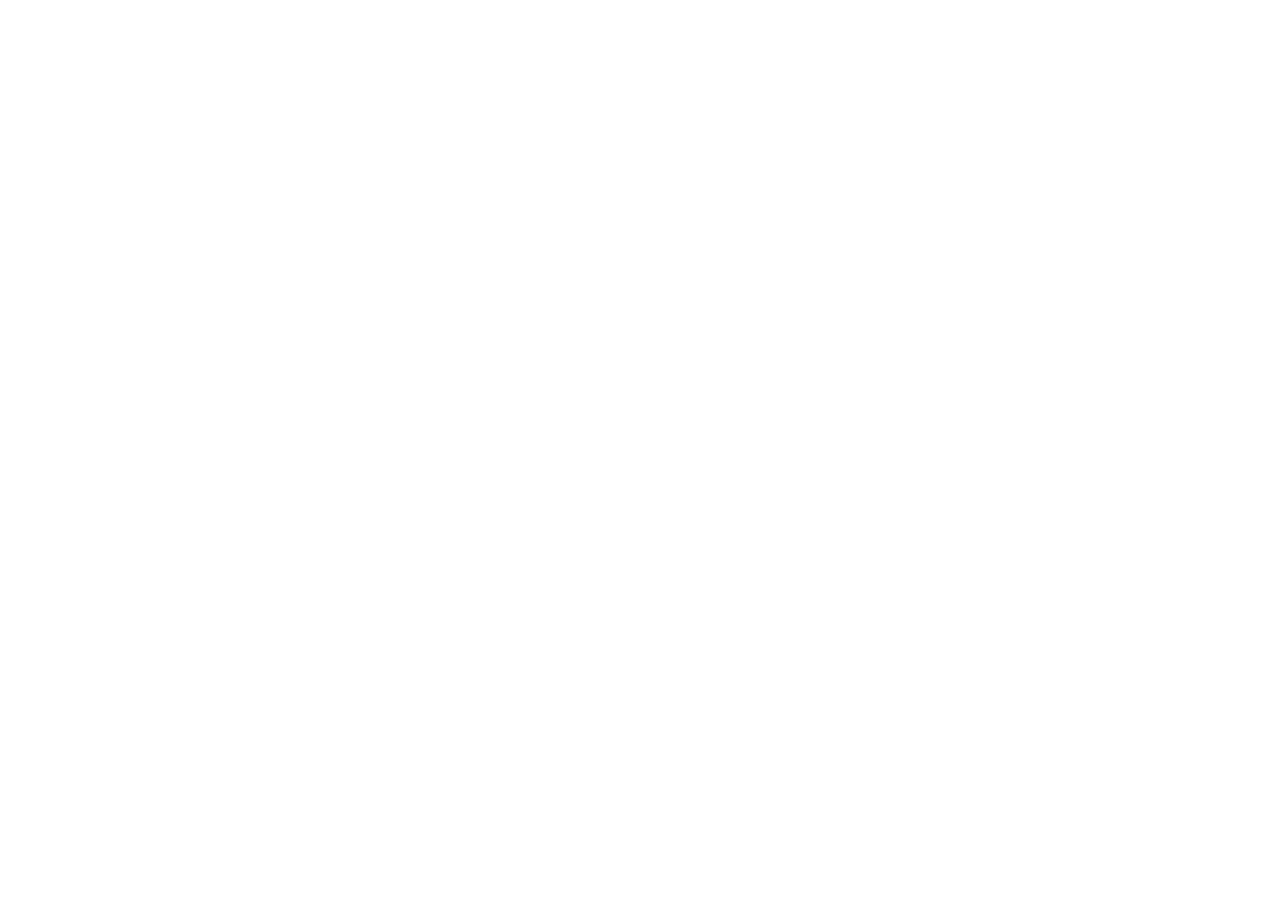
==== pizza_web/index.html @ fada811f "bootstrap start" ====
<!doctype html>
<html lang="en">
  <head>
    <meta charset="utf-8">
    <meta name="viewport" content="width=device-width, initial-scale=1">
    <title>Bootstrap demo</title>
    <link href="https://cdn.jsdelivr.net/npm/bootstrap@5.3.8/dist/css/bootstrap.min.css" rel="stylesheet" integrity="sha384-sRIl4kxILFvY47J16cr9ZwB07vP4J8+LH7qKQnuqkuIAvNWLzeN8tE5YBujZqJLB" crossorigin="anonymous">
    <link rel="stylesheet" href="style.css">
  </head>
  <body>
    






    <script src="https://cdn.jsdelivr.net/npm/bootstrap@5.3.8/dist/js/bootstrap.bundle.min.js" integrity="sha384-FKyoEForCGlyvwx9Hj09JcYn3nv7wiPVlz7YYwJrWVcXK/BmnVDxM+D2scQbITxI" crossorigin="anonymous"></script>
  </body>
</html>
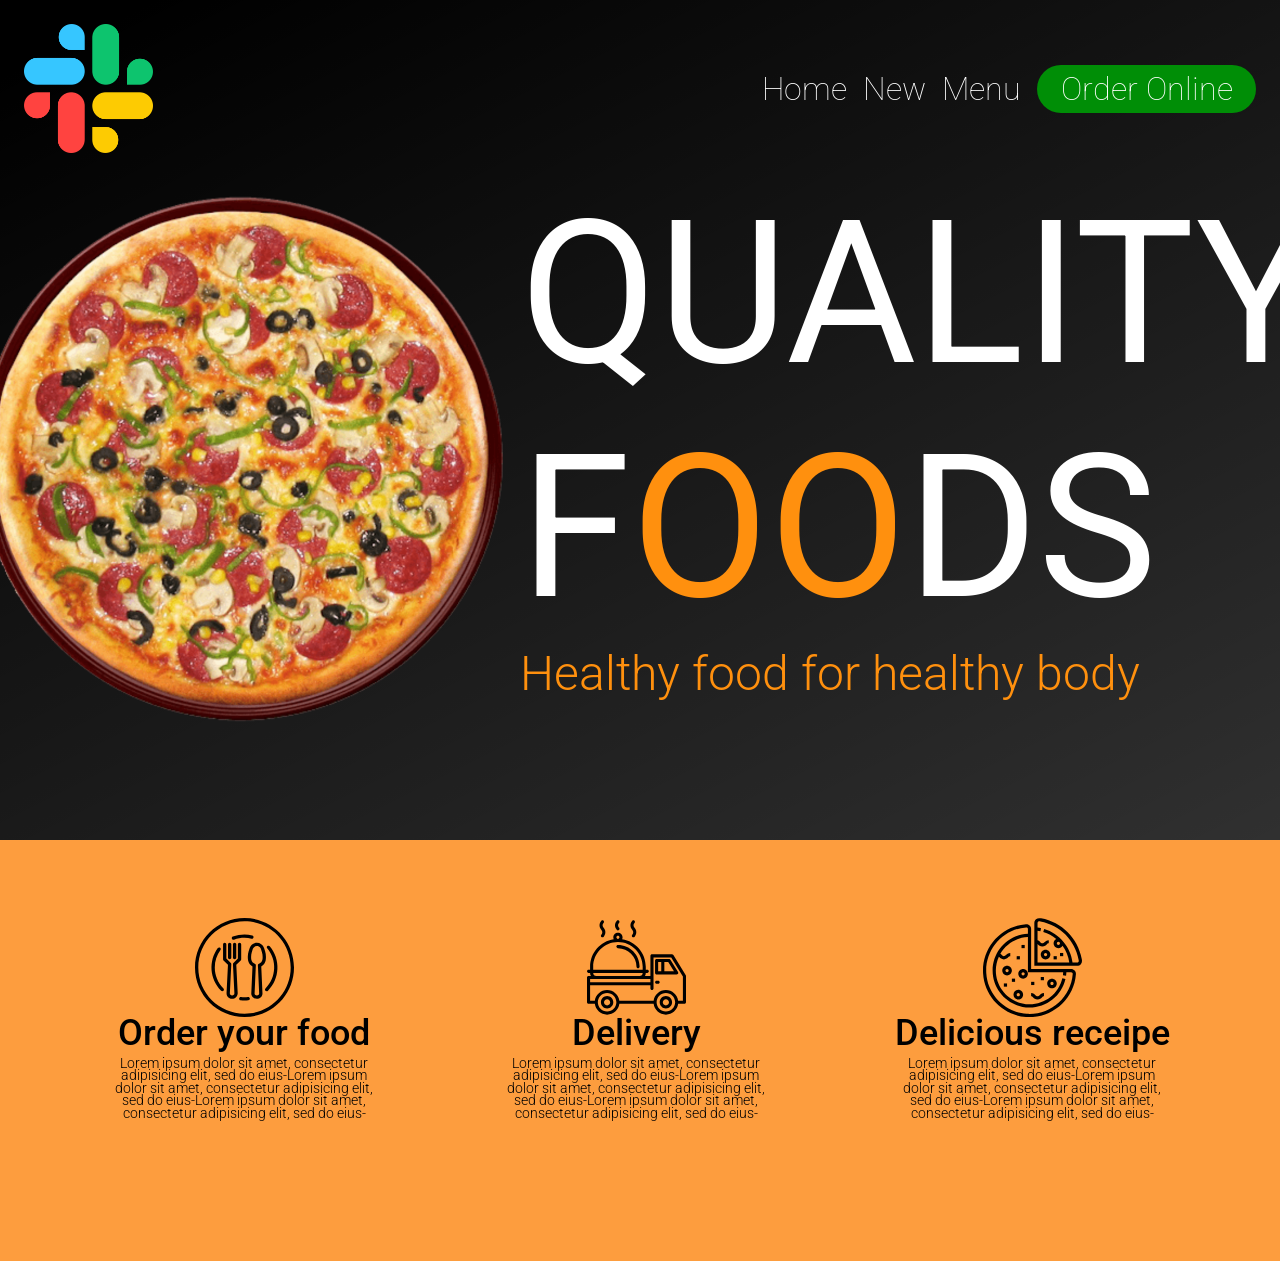
==== commit cdc072fe: "pizza" ====
--- a/pizza_web/index.html
+++ b/pizza_web/index.html
@@ -8,7 +8,44 @@
     <link rel="stylesheet" href="style.css">
   </head>
   <body>
-    
+    <header>
+        <div class="header_top p-4 d-flex justify-content-between">
+            <div class="logo"><img src="./images/logo.svg" alt="logo"></div>
+            <nav class="d-flex align-items-center gap-3">
+                <a href="">Home</a>
+                <a href="">New</a>
+                <a href="">Menu</a>
+                <button class="order_btn">Order Online</button>
+            </nav>
+        </div>
+        <div class="header_bottom d-flex justify-content-center">
+            <img src="./images/pizza.webp" alt="pizza" class="pizza_img">
+            <div class="header_bottom_text">
+                    <h1>QUALITY<br>F<span class="oo_letters">OO</span>DS</h1>
+                    <h2>Healthy food for healthy body</h2>
+            </div>
+        </div>
+
+    </header> 
+    <main>
+        <section class="services d-flex justify-content-around  px-5">
+            <div class="content d-flex flex-column align-content-center">
+                <img src="./images/order-1 1.svg" alt="" class="order_img">
+                <h3>Order your food</h3>
+                <p>Lorem ipsum dolor sit amet, consectetur adipisicing elit, sed do eius-Lorem ipsum dolor sit amet, consectetur adipisicing elit, sed do eius-Lorem ipsum dolor sit amet, consectetur adipisicing elit, sed do eius-</p>
+            </div>
+            <div class="content d-flex flex-column align-content-center">
+                <img src="./images/order-2 2.svg" alt="" class="order_img">
+                <h3>Delivery</h3>
+                <p>Lorem ipsum dolor sit amet, consectetur adipisicing elit, sed do eius-Lorem ipsum dolor sit amet, consectetur adipisicing elit, sed do eius-Lorem ipsum dolor sit amet, consectetur adipisicing elit, sed do eius-</p>
+            </div>
+            <div class="content d-flex flex-column align-content-center">
+                <img src="./images/order-3 2.svg" alt="" class="order_img">
+                <h3>Delicious receipe</h3>
+                <p>Lorem ipsum dolor sit amet, consectetur adipisicing elit, sed do eius-Lorem ipsum dolor sit amet, consectetur adipisicing elit, sed do eius-Lorem ipsum dolor sit amet, consectetur adipisicing elit, sed do eius-</p>
+            </div>
+        </section>
+    </main>   
 
 
 
--- a/pizza_web/style.css
+++ b/pizza_web/style.css
@@ -0,0 +1,95 @@
+@import url('https://fonts.googleapis.com/css2?family=Roboto:ital,wght@0,100..900;1,100..900&display=swap');
+
+
+:root{
+    font-family: Roboto;
+}
+header{
+    background: linear-gradient(153.43deg, rgba(0, 0, 0, 1) 5.28%,rgba(0, 0, 0, 0.81) 100%);
+    padding-bottom:108px;
+}
+.logo img{
+    width: 129px;
+    height: 129px;
+}
+
+nav a, nav button{
+    color: rgba(255, 255, 255, 1);
+    font-family: "Roboto";
+    font-size: 32px;
+    font-weight: 100;
+    line-height: 38px;
+    letter-spacing: 0%;
+    text-align: left;
+    text-decoration: none;
+}
+.order_btn{
+    /* Rectangle 1 */
+    width: 219px;
+    height: 48px;
+    border-radius: 27px;
+    background: rgba(0, 142, 6, 1);
+    text-align: center;
+    border:none;
+}
+
+.header_bottom h1{
+    font-family: "Roboto";
+    font-style: Regular;
+    font-size: 200px;
+    font-weight: 400;
+    line-height: 234px;
+    letter-spacing: -6%;
+    text-align: left;
+    color: #FFFFFF;
+}
+.header_bottom h2{
+    color: rgba(255, 144, 14, 1);
+    font-family: "Roboto";
+    font-style: Light;
+    font-size: 48px;
+    font-weight: 300;
+    line-height: 89.69%;
+    letter-spacing: 7%;
+    text-align: left;
+    color:#FF900E;
+    
+}
+
+.oo_letters{
+    color: #FF900E
+}
+
+.services{
+    height: 421px;
+    background: #fd9d3e;
+    padding-top: 78px;
+    padding-bottom: 78px;
+    h3{
+        color: rgba(0, 0, 0, 1);
+        font-family: "Roboto";
+        font-size: 36px;
+        font-weight: 500;
+        line-height: 89.69%;
+        letter-spacing: -1.5%;
+        text-align: center;
+    }
+    p{
+        color: rgba(0, 0, 0, 1);
+        font-family: "Roboto";
+        width: 268px;
+        margin:0 auto;
+       
+        font-size: 14px;
+        font-weight: 300;
+        line-height: 89.69%;
+        letter-spacing: -1.5%;
+        text-align: center;
+    }
+}
+.order_img{
+    width: 99px;
+    height: 99px;
+    margin:0 auto
+}
+
